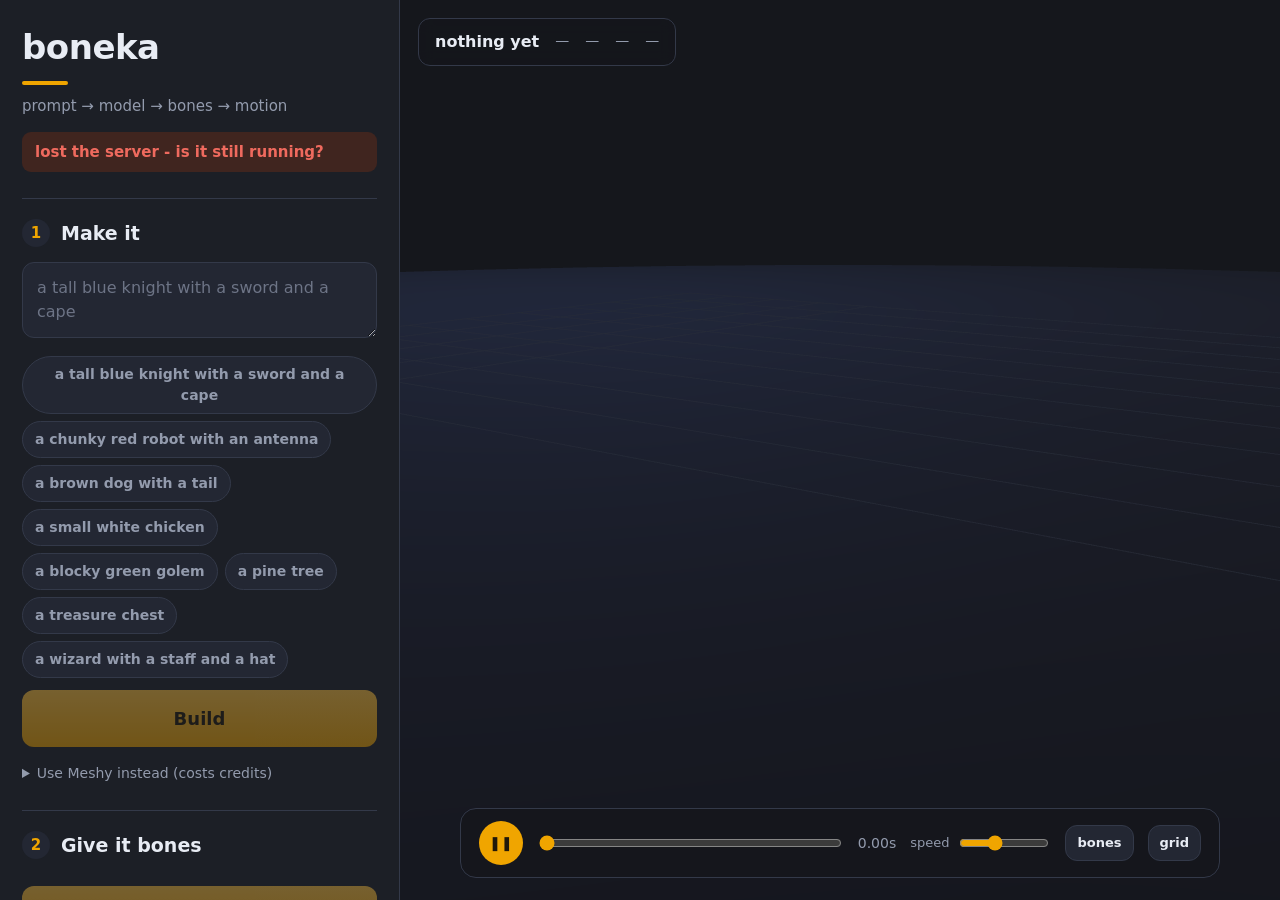
==== web/index.html @ e3fc75f8 "build boneka: prompt to model to bones to motion A local app in three steps. Type what you want and " ====
<!doctype html>
<html lang="en">
<head>
<meta charset="utf-8">
<meta name="viewport" content="width=device-width, initial-scale=1">
<title>boneka</title>
<link rel="stylesheet" href="/web/style.css">
<link rel="icon" href="data:image/svg+xml,<svg xmlns='http://www.w3.org/2000/svg' viewBox='0 0 64 64'><text y='52' font-size='52'>&#129337;</text></svg>">
<script type="importmap">
{ "imports": { "three": "/web/vendor/three.module.js" } }
</script>
</head>
<body>

<div id="app">

  <aside id="panel">
    <header>
      <h1>boneka</h1>
      <p class="tag">prompt &rarr; model &rarr; bones &rarr; motion</p>
      <p id="status" class="status waiting">starting Blender&hellip;</p>
    </header>

    <section class="stage" id="stage-make">
      <h2><span class="num">1</span> Make it</h2>
      <textarea id="prompt" rows="2" placeholder="a tall blue knight with a sword and a cape"></textarea>
      <div class="chips" id="examples"></div>
      <button id="build" class="primary big" disabled>Build</button>
      <div class="progress" id="progress" hidden>
        <div class="bar"><span id="bar-fill"></span></div>
        <p id="progress-label">&nbsp;</p>
      </div>
      <details id="meshy-box">
        <summary>Use Meshy instead (costs credits)</summary>
        <p class="warn">Meshy charges real credits per model. boneka never calls
           it on its own &mdash; you press this, and it asks first.</p>
        <button id="meshy" class="ghost">Generate with Meshy&hellip;</button>
        <p class="hint" id="meshy-state"></p>
      </details>
    </section>

    <section class="stage" id="stage-rig">
      <h2><span class="num">2</span> Give it bones</h2>
      <button id="rig" class="primary big" disabled>Auto-Rig</button>
      <p class="hint" id="rig-hint">Build something first.</p>
    </section>

    <section class="stage" id="stage-anim">
      <h2><span class="num">3</span> Make it move</h2>
      <input id="anim-prompt" type="text" placeholder="walk slowly" disabled>
      <div class="chips" id="moves"></div>
      <button id="animate" class="primary big" disabled>Animate</button>
      <div id="clips-row" hidden>
        <label for="clips">or borrow a motion capture clip</label>
        <div class="row">
          <select id="clips"></select>
          <button id="use-clip" class="ghost">Apply</button>
        </div>
      </div>
      <p class="hint" id="anim-hint">Rig it first.</p>
    </section>

    <section class="stage">
      <h2><span class="num">4</span> Take it away</h2>
      <div class="row">
        <button class="ghost export" data-format="glb" disabled>.glb</button>
        <button class="ghost export" data-format="fbx" disabled>.fbx</button>
        <button class="ghost export" data-format="blend" disabled>.blend</button>
      </div>
      <p class="hint" id="export-hint">Godot and Unreal both read .glb and .fbx.</p>
    </section>

    <footer>
      <button id="log-toggle" class="link">what Blender is doing</button>
      <pre id="log"></pre>
    </footer>
  </aside>

  <main id="stage">
    <canvas id="view"></canvas>

    <div id="hud">
      <div class="readout">
        <span><b id="r-name">nothing yet</b></span>
        <span id="r-parts">&mdash;</span>
        <span id="r-tris">&mdash;</span>
        <span id="r-height">&mdash;</span>
        <span id="r-bones">&mdash;</span>
      </div>
    </div>

    <div id="playbar" hidden>
      <button id="play" class="round" title="play / pause">&#10074;&#10074;</button>
      <input id="scrub" type="range" min="0" max="1000" value="0">
      <span id="time">0.00s</span>
      <label class="speed">speed
        <input id="speed" type="range" min="10" max="250" value="100">
      </label>
      <button id="toggle-bones" class="ghost small">bones</button>
      <button id="toggle-grid" class="ghost small">grid</button>
    </div>

    <div id="toast" hidden></div>
  </main>

</div>

<script type="module" src="/web/app.js"></script>
</body>
</html>
---- web/style.css ----
/* boneka - a workshop, so: dark room, lit model, warm tools. */

:root {
  --bg:        #15171c;
  --panel:     #1c1f26;
  --panel-2:   #232733;
  --line:      #333949;
  --ink:       #e8ecf4;
  --ink-dim:   #939bad;
  --accent:    #f0a500;
  --accent-2:  #ffc23d;
  --good:      #4fcf8b;
  --bad:       #ef6a5e;
  --radius:    12px;
  --font: -apple-system, BlinkMacSystemFont, "SF Pro Text", "Helvetica Neue",
          system-ui, sans-serif;
}

* { box-sizing: border-box; }

html, body {
  margin: 0; height: 100%;
  background: var(--bg); color: var(--ink);
  font-family: var(--font); font-size: 17px; line-height: 1.5;
  -webkit-font-smoothing: antialiased;
}

#app { display: flex; height: 100%; }

/* ---------------------------------------------------------------- panel */

#panel {
  width: 400px; min-width: 400px; height: 100%; overflow-y: auto;
  background: var(--panel); border-right: 1px solid var(--line);
  padding: 22px 22px 40px;
}

#panel header h1 {
  margin: 0; font-size: 34px; letter-spacing: -0.5px; font-weight: 700;
}
#panel header h1::after {
  content: ""; display: block; width: 46px; height: 4px; margin-top: 8px;
  background: var(--accent); border-radius: 2px;
}
.tag { margin: 10px 0 0; color: var(--ink-dim); font-size: 15px; }

.status {
  margin: 14px 0 0; padding: 9px 13px; border-radius: 9px;
  font-size: 15px; font-weight: 600;
}
.status.waiting { background: #3a3323; color: var(--accent-2); }
.status.ready   { background: #1e3a2c; color: var(--good); }
.status.busy    { background: #2a3350; color: #9db8ff; }
.status.bad     { background: #40251f; color: var(--bad); }

.stage {
  margin-top: 26px; padding-top: 20px; border-top: 1px solid var(--line);
}
.stage h2 {
  display: flex; align-items: center; gap: 11px;
  margin: 0 0 14px; font-size: 19px; font-weight: 650;
}
.num {
  display: grid; place-items: center; width: 28px; height: 28px;
  border-radius: 50%; background: var(--panel-2); color: var(--accent);
  font-size: 15px; font-weight: 700;
}

textarea, input[type=text], select {
  width: 100%; padding: 13px 14px; font: inherit; font-size: 16px;
  color: var(--ink); background: var(--panel-2);
  border: 1px solid var(--line); border-radius: var(--radius);
  resize: vertical;
}
textarea:focus, input[type=text]:focus, select:focus {
  outline: none; border-color: var(--accent);
}
textarea::placeholder, input::placeholder { color: #6d7486; }

button { font: inherit; cursor: pointer; border-radius: var(--radius); }
button:disabled { opacity: 0.4; cursor: not-allowed; }

.primary {
  width: 100%; margin-top: 12px; padding: 15px;
  font-size: 18px; font-weight: 700; color: #20180a;
  background: linear-gradient(180deg, var(--accent-2), var(--accent));
  border: none;
}
.primary:not(:disabled):hover { filter: brightness(1.08); }
.primary:not(:disabled):active { transform: translateY(1px); }

.ghost {
  padding: 11px 15px; font-size: 15px; font-weight: 600;
  color: var(--ink); background: var(--panel-2);
  border: 1px solid var(--line);
}
.ghost:not(:disabled):hover { border-color: var(--accent); color: var(--accent-2); }
.ghost.small { padding: 7px 11px; font-size: 13px; }

.link {
  padding: 0; background: none; border: none; color: var(--ink-dim);
  font-size: 14px; text-decoration: underline;
}

.row { display: flex; gap: 9px; margin-top: 12px; }
.row > * { flex: 1; }

.chips { display: flex; flex-wrap: wrap; gap: 7px; margin-top: 11px; }
.chip {
  padding: 7px 12px; font-size: 14px; font-weight: 600;
  color: var(--ink-dim); background: var(--panel-2);
  border: 1px solid var(--line); border-radius: 999px;
}
.chip:hover { color: var(--accent-2); border-color: var(--accent); }

.hint { margin: 10px 0 0; font-size: 14px; color: var(--ink-dim); }
.warn { margin: 9px 0; font-size: 14px; color: var(--accent-2); }

.progress { margin-top: 14px; }
.bar {
  height: 8px; background: var(--panel-2); border-radius: 4px; overflow: hidden;
}
.bar span {
  display: block; height: 100%; width: 0;
  background: linear-gradient(90deg, var(--accent), var(--accent-2));
  transition: width 0.12s linear;
}
#progress-label { margin: 8px 0 0; font-size: 14px; color: var(--ink-dim); }

details#meshy-box { margin-top: 16px; }
details#meshy-box summary {
  cursor: pointer; font-size: 14px; color: var(--ink-dim);
}
details#meshy-box[open] summary { color: var(--accent-2); }

#clips-row { margin-top: 16px; }
#clips-row label { font-size: 14px; color: var(--ink-dim); }

#panel footer { margin-top: 28px; }
#log {
  display: none; max-height: 220px; overflow: auto; margin: 10px 0 0;
  padding: 11px; font-size: 12px; line-height: 1.45;
  color: var(--ink-dim); background: #101216;
  border: 1px solid var(--line); border-radius: 9px; white-space: pre-wrap;
}
#log.open { display: block; }
#log .err { color: var(--bad); }

/* -------------------------------------------------------------- viewport */

#stage { position: relative; flex: 1; min-width: 0; }
#view { display: block; width: 100%; height: 100%; }

#hud {
  position: absolute; top: 18px; left: 18px; pointer-events: none;
}
.readout {
  display: flex; flex-wrap: wrap; gap: 8px 16px;
  padding: 11px 16px; font-size: 14px; color: var(--ink-dim);
  background: rgba(21, 23, 28, 0.78); backdrop-filter: blur(8px);
  border: 1px solid var(--line); border-radius: var(--radius);
}
.readout b { color: var(--ink); font-size: 16px; }

#playbar {
  position: absolute; left: 50%; bottom: 22px; transform: translateX(-50%);
  display: flex; align-items: center; gap: 14px;
  width: min(760px, calc(100% - 44px)); padding: 12px 18px;
  background: rgba(21, 23, 28, 0.86); backdrop-filter: blur(10px);
  border: 1px solid var(--line); border-radius: 16px;
}
.round {
  width: 44px; height: 44px; flex: none; font-size: 14px;
  color: #20180a; background: var(--accent); border: none; border-radius: 50%;
}
#scrub { flex: 1; }
#time { font-variant-numeric: tabular-nums; font-size: 14px; color: var(--ink-dim); }
.speed { display: flex; align-items: center; gap: 8px; font-size: 13px;
         color: var(--ink-dim); }
.speed input { width: 90px; }

input[type=range] { accent-color: var(--accent); height: 24px; }

#toast {
  position: absolute; top: 18px; right: 18px; max-width: 420px;
  padding: 13px 17px; font-size: 15px; font-weight: 600;
  background: #40251f; color: #ffd7d1;
  border: 1px solid #7a3a30; border-radius: var(--radius);
}
#toast.good { background: #1e3a2c; color: #c8f3dd; border-color: #2f6b4f; }

@media (max-width: 900px) {
  #app { flex-direction: column; }
  #panel { width: 100%; min-width: 0; height: auto; }
  #stage { height: 62vh; }
}
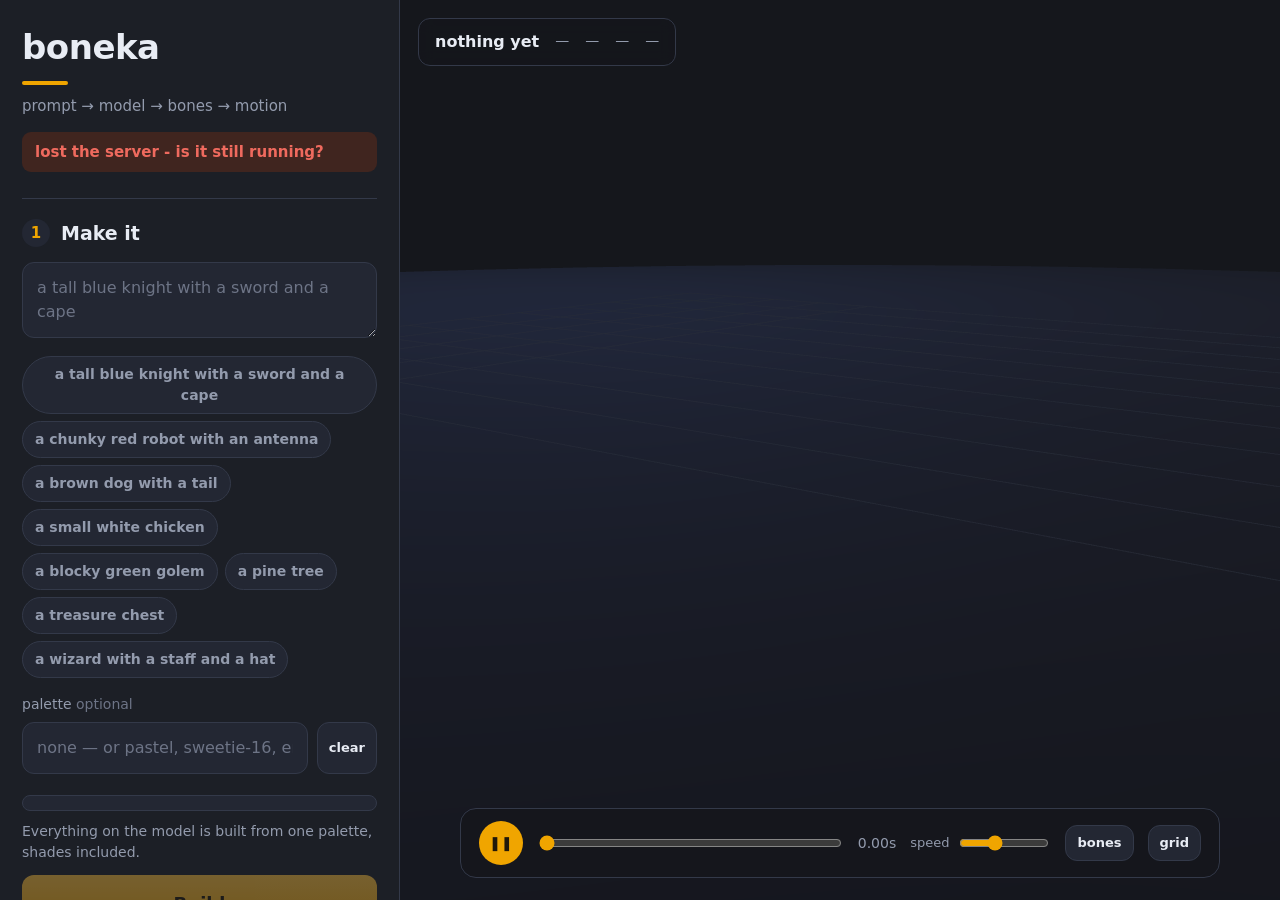
==== commit 4e30b3f2: "build the whole model from one palette Luqman asked whether boneka had access to different colour pa" ====
--- a/web/index.html
+++ b/web/index.html
@@ -25,6 +25,20 @@
       <h2><span class="num">1</span> Make it</h2>
       <textarea id="prompt" rows="2" placeholder="a tall blue knight with a sword and a cape"></textarea>
       <div class="chips" id="examples"></div>
+
+      <div class="palette-row">
+        <label for="palette">palette <span class="soft">optional</span></label>
+        <div class="row">
+          <input id="palette" type="text"
+                 placeholder="none — or pastel, sweetie-16, endesga-32">
+          <button id="palette-clear" class="ghost small">clear</button>
+        </div>
+        <div class="chips" id="moods"></div>
+        <div class="swatches" id="swatches" hidden></div>
+        <p class="hint" id="palette-note">Everything on the model is built from
+          one palette, shades included.</p>
+      </div>
+
       <button id="build" class="primary big" disabled>Build</button>
       <div class="progress" id="progress" hidden>
         <div class="bar"><span id="bar-fill"></span></div>
@@ -79,6 +93,15 @@
   <main id="stage">
     <canvas id="view"></canvas>
 
+    <aside id="reference" hidden>
+      <div class="ref-head">
+        <span>reference &mdash; <b id="ref-subject"></b></span>
+        <button id="ref-toggle" class="ghost small">hide</button>
+      </div>
+      <div class="ref-strip" id="ref-strip"></div>
+      <p class="ref-note" id="ref-note"></p>
+    </aside>
+
     <div id="hud">
       <div class="readout">
         <span><b id="r-name">nothing yet</b></span>
--- a/web/style.css
+++ b/web/style.css
@@ -125,7 +125,12 @@
   background: linear-gradient(90deg, var(--accent), var(--accent-2));
   transition: width 0.12s linear;
 }
-#progress-label { margin: 8px 0 0; font-size: 14px; color: var(--ink-dim); }
+#progress-label {
+  display: flex; align-items: baseline; gap: 7px;
+  margin: 8px 0 0; font-size: 14px; color: var(--ink-dim);
+}
+#progress-label b { color: var(--accent-2); font-weight: 650; }
+#progress-label .count { margin-left: auto; color: #6d7486; white-space: nowrap; }
 
 details#meshy-box { margin-top: 16px; }
 details#meshy-box summary {
@@ -194,3 +199,54 @@
   #panel { width: 100%; min-width: 0; height: auto; }
   #stage { height: 62vh; }
 }
+
+
+/* ------------------------------------------------------- reference strip */
+/* Photographs of the real thing, so the model can be judged against it
+   rather than against what a chicken is assumed to look like. */
+
+#reference {
+  position: absolute; top: 18px; right: 18px; width: 232px;
+  padding: 12px; background: rgba(21, 23, 28, 0.86);
+  backdrop-filter: blur(10px);
+  border: 1px solid var(--line); border-radius: var(--radius);
+}
+.ref-head {
+  display: flex; align-items: center; justify-content: space-between;
+  gap: 10px; margin-bottom: 10px; font-size: 13px; color: var(--ink-dim);
+}
+.ref-head b { color: var(--accent-2); font-weight: 650; }
+.ref-strip { display: grid; grid-template-columns: 1fr 1fr; gap: 7px; }
+.ref-strip a {
+  display: block; aspect-ratio: 4 / 3; overflow: hidden;
+  border: 1px solid var(--line); border-radius: 8px;
+}
+.ref-strip a:hover { border-color: var(--accent); }
+.ref-strip img { width: 100%; height: 100%; object-fit: cover; display: block; }
+.ref-note { margin: 9px 0 0; font-size: 11px; line-height: 1.4; color: #6d7486; }
+#reference.folded .ref-strip, #reference.folded .ref-note { display: none; }
+
+@media (max-width: 1200px) { #reference { width: 170px; } }
+
+
+/* ------------------------------------------------------------- palettes */
+/* One palette for the whole model, shades included, so it hangs together
+   instead of being a body colour plus two multiplications. */
+
+.palette-row { margin-top: 16px; }
+.palette-row label {
+  display: block; margin-bottom: 7px; font-size: 14px; color: var(--ink-dim);
+}
+.palette-row label .soft { color: #6d7486; }
+.palette-row .row { margin-top: 0; }
+.palette-row .row input { flex: 3; }
+.palette-row .row button { flex: 0 0 auto; }
+.swatches {
+  display: flex; flex-wrap: wrap; gap: 3px; margin-top: 10px;
+  padding: 7px; background: var(--panel-2);
+  border: 1px solid var(--line); border-radius: 9px;
+}
+.swatches span {
+  width: 20px; height: 20px; border-radius: 4px;
+  box-shadow: inset 0 0 0 1px rgba(0, 0, 0, 0.35);
+}
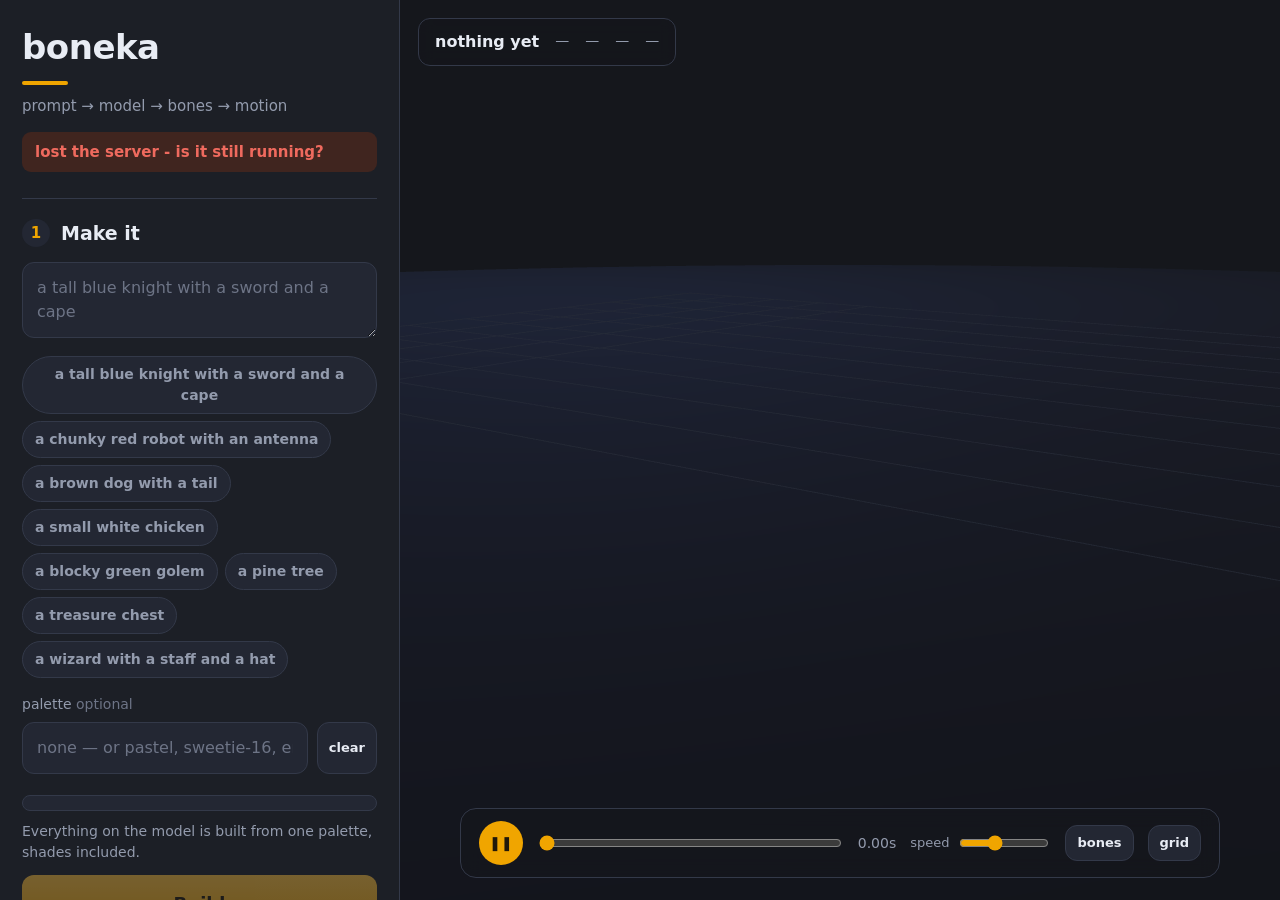
==== commit 910ec788: "write the local 3D generator, for the PC Asked whether boneka could be like Meshy and Tripo. It cann" ====
--- a/web/index.html
+++ b/web/index.html
@@ -44,6 +44,18 @@
         <div class="bar"><span id="bar-fill"></span></div>
         <p id="progress-label">&nbsp;</p>
       </div>
+      <details id="local3d-box">
+        <summary>Generate from a photo, on the PC</summary>
+        <p class="hint">Tencent's Hunyuan3D-2 running on the RTX&nbsp;3060 at the
+           academy, over Tailscale. Free, unlimited, and it comes back rigged
+           through the same path as anything else.</p>
+        <input id="local3d-file" type="file" accept="image/*">
+        <label class="tick"><input id="local3d-texture" type="checkbox">
+          also paint a texture <span class="soft">(slower, needs 12&nbsp;GB)</span></label>
+        <button id="local3d" class="ghost" disabled>Generate on the PC</button>
+        <p class="hint" id="local3d-state">checking whether the PC is awake&hellip;</p>
+      </details>
+
       <details id="meshy-box">
         <summary>Use Meshy instead (costs credits)</summary>
         <p class="warn">Meshy charges real credits per model. boneka never calls
--- a/web/style.css
+++ b/web/style.css
@@ -250,3 +250,20 @@
   width: 20px; height: 20px; border-radius: 4px;
   box-shadow: inset 0 0 0 1px rgba(0, 0, 0, 0.35);
 }
+
+
+/* ------------------------------------------------- the PC's own generator */
+#local3d-box { margin-top: 16px; }
+#local3d-box summary { cursor: pointer; font-size: 14px; color: var(--ink-dim); }
+#local3d-box[open] summary { color: var(--accent-2); }
+#local3d-box input[type=file] {
+  width: 100%; margin-top: 9px; padding: 9px; font-size: 13px;
+  color: var(--ink-dim); background: var(--panel-2);
+  border: 1px solid var(--line); border-radius: 9px;
+}
+.tick {
+  display: flex; align-items: center; gap: 8px;
+  margin-top: 9px; font-size: 14px; color: var(--ink-dim);
+}
+.tick input { accent-color: var(--accent); }
+#local3d { width: 100%; margin-top: 10px; }
